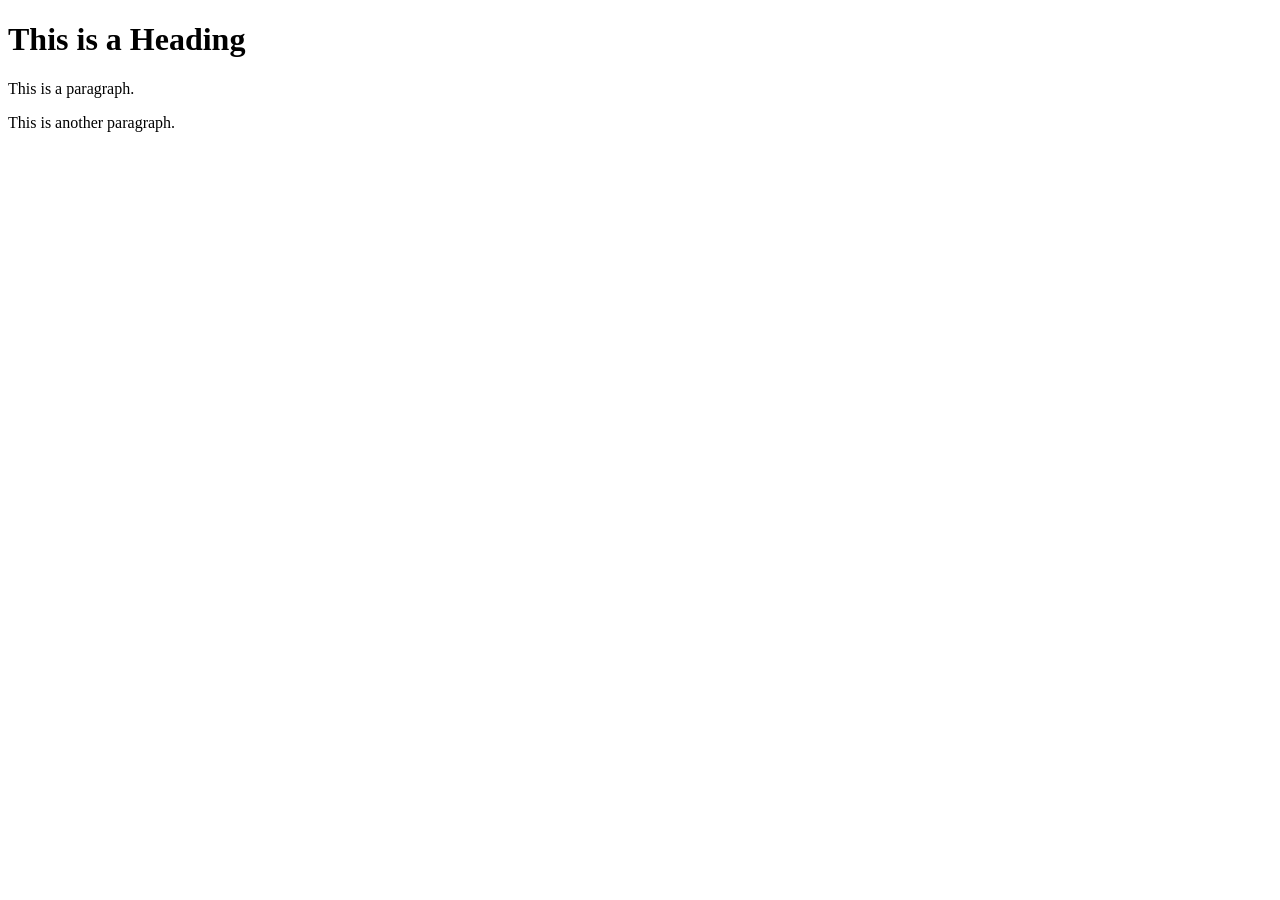
==== index.html @ 1d027e62 "Create index.html" ====
<!DOCTYPE html>
<html lang="en">
<meta charset="UTF-8">
<title>Vincent's Portfolio</title>
<meta name="viewport" content="width=device-width,initial-scale=1">


<body>

<div class="">
 <h1>This is a Heading</h1>
 <p>This is a paragraph.</p>
 <p>This is another paragraph.</p>
</div>

</body>
</html>
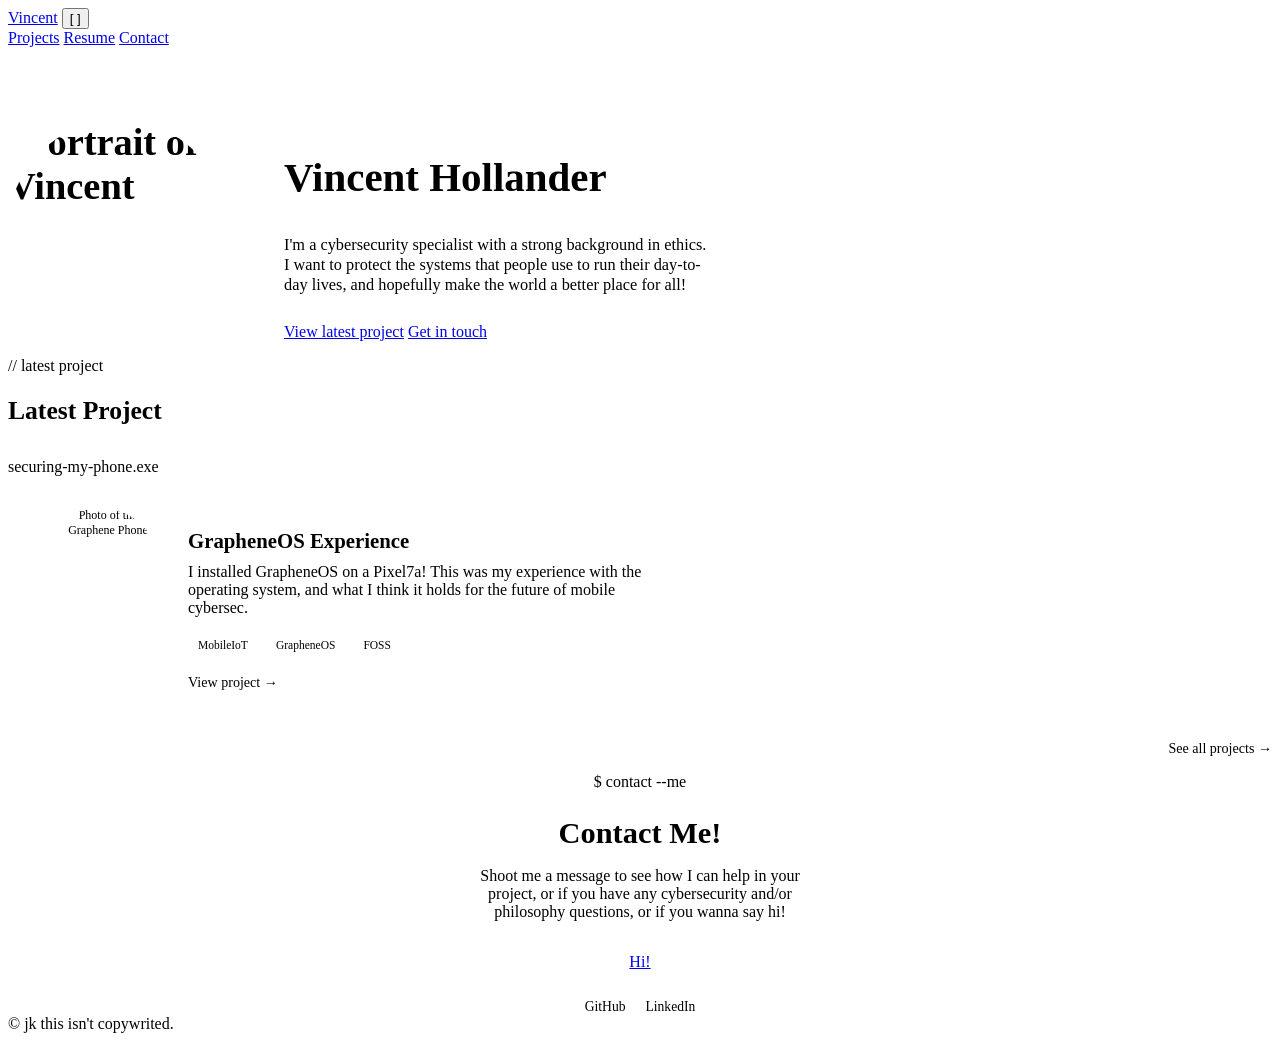
==== commit 057d8e08: "Update index.html" ====
--- a/index.html
+++ b/index.html
@@ -1,17 +1,226 @@
 <!DOCTYPE html>
 <html lang="en">
+<head>
 <meta charset="UTF-8">
-<title>Vincent's Portfolio</title>
-<meta name="viewport" content="width=device-width,initial-scale=1">
-
-
+<meta name="viewport" content="width=device-width, initial-scale=1.0">
+<title>Vincent Resume Website</title>
+<link rel="preconnect" href="https://fonts.googleapis.com">
+<link rel="preconnect" href="https://fonts.gstatic.com" crossorigin>
+<link href="https://fonts.googleapis.com/css2?family=JetBrains+Mono:wght@400;500;600;700&family=Inter:wght@400;500;600&display=swap" rel="stylesheet">
+<link rel="stylesheet" href="styles.css">
+<style>
+  /* ---------------- page-specific: Hero ---------------- */
+  .hero{
+    display:grid;
+    grid-template-columns: 220px 1fr;
+    gap: 56px;
+    align-items:center;
+    padding-top: 72px;
+  }
+    .avatar{
+    width: 220px; height: 220px;
+    border-radius: 50%;
+    object-fit: cover;
+    display:flex; align-items:center; justify-content:center;
+    font-family: var(--mono);
+    font-size: 2.4rem;
+    font-weight: 700;
+    color: var(--bg);
+    background: conic-gradient(from 220deg, var(--accent-violet), var(--accent-amber), var(--accent-teal), var(--accent-violet));
+    position: relative;
+  }
+  .avatar::after{
+    content:"";
+    position:absolute;
+    inset:6px;
+    border-radius:50%;
+    background: var(--bg-alt);
+  }
+
+  .hero-text h1{ font-size: clamp(1.8rem, 3.2vw, 2.6rem); font-weight: 600; }
+  .hero-text h1 .cursor{
+    display:inline-block;
+    width: 2px; height: 1em;
+    background: var(--accent-teal);
+    margin-left: 6px;
+    vertical-align: -0.15em;
+    animation: blink 1.1s steps(1) infinite;
+  }
+  @keyframes blink{ 50%{ opacity:0; } }
+  .hero-text p{ margin: 18px 0 28px; color: var(--text-dim); max-width: 52ch; font-size: 1.02rem; }
+
+  @media (max-width: 640px){
+    .hero{ grid-template-columns: 1fr; text-align:center; padding-top: 48px; }
+    .avatar{ margin: 0 auto; }
+    .hero-text p{ margin-left:auto; margin-right:auto; }
+    .btn-row{ justify-content:center; }
+  }
+
+  /* ---------------- page-specific: Latest project ---------------- */
+  .latest-project{ border-top: 1px solid var(--border); }
+  .latest-project > .wrap > h2{ font-size: 1.6rem; margin-bottom: 32px; }
+
+  .card-body{
+    display:grid;
+    grid-template-columns: 120px 1fr;
+    gap: 28px;
+    padding: 32px;
+    align-items: start;
+  }
+  .card-pic{
+    width: 120px; height: 120px;
+    border-radius: 50%;
+    object-fit: cover;
+    background: var(--bg-tab);
+    border: 1px dashed var(--border);
+    display:flex; align-items:center; justify-content:center;
+    font-family: var(--mono);
+    font-size: 0.75rem;
+    color: var(--text-dim);
+    text-align:center;
+  }
+  .card-body h3{ font-size: 1.3rem; margin-bottom: 10px; }
+  .card-body p{ color: var(--text-dim); margin: 0 0 18px; max-width: 60ch; }
+  .tags{ display:flex; gap:8px; flex-wrap:wrap; margin-bottom: 18px; }
+  .tags span{
+    font-family: var(--mono);
+    font-size: 0.72rem;
+    padding: 4px 10px;
+    border-radius: 999px;
+    border: 1px solid var(--border);
+    color: var(--accent-amber);
+  }
+  .card-link{ font-family: var(--mono); font-size: 0.88rem; text-decoration:none; color: var(--accent-teal); }
+  .card-link:hover{ text-decoration: underline; }
+
+  @media (max-width: 560px){
+    .card-body{ grid-template-columns: 1fr; text-align:center; }
+    .card-pic{ margin: 0 auto; }
+    .tags{ justify-content:center; }
+  }
+
+  /* ---------------- page-specific: Contact teaser ---------------- */
+  .contact-teaser{ border-top: 1px solid var(--border); text-align:center; }
+  .contact-teaser h2{ font-size: 1.9rem; margin-bottom: 16px; }
+  .contact-teaser p.lead{ color: var(--text-dim); max-width: 46ch; margin: 0 auto 32px; }
+  .contact-teaser .btn-row{ justify-content:center; margin-bottom: 28px; }
+
+  .socials{ display:flex; gap: 20px; justify-content:center; font-family: var(--mono); font-size: 0.85rem; }
+  .socials a{ text-decoration:none; color: var(--text-dim); }
+  .socials a:hover{ color: var(--accent-violet); }
+</style>
+</head>
 <body>
 
-<div class="">
- <h1>This is a Heading</h1>
- <p>This is a paragraph.</p>
- <p>This is another paragraph.</p>
-</div>
+  <!-- ===== Top bar ===== -->
+  <header class="topbar">
+    <div class="wrap topbar-inner">
+      <div class="dots" aria-hidden="true"><span></span><span></span><span></span></div>
+      <a class="logo" href="#home">Vincent</a>
+
+      <button class="menu-toggle" id="menuToggle" aria-label="Toggle navigation" aria-expanded="false">[ ]</button>
+
+      <nav class="tabs" id="navTabs">
+        <a href="projects.html" class="nav-link">Projects</a>
+        <a href="resume.html" class="nav-link">Resume</a>
+        <a href="contact.html" class="nav-link">Contact</a>
+      </nav>
+    </div>
+  </header>
+
+  <main>
+    <!-- ===== Hero ===== -->
+    <section id="home" class="hero wrap">
+	  <img class="avatar" src="VH-89b.jpg" alt="Portrait of Vincent">
+
+      <div class="hero-text">
+        <h1>Vincent Hollander<span class="cursor" aria-hidden="true"></span></h1>
+        <p>
+          I'm a cybersecurity specialist with a strong background in ethics. I want to protect the systems that people use to run their day-to-day lives, and hopefully make the world a better place for all!
+        </p>
+        <div class="btn-row">
+          <a class="btn primary" href="#projects">View latest project</a>
+          <a class="btn ghost" href="contact.html">Get in touch</a>
+        </div>
+      </div>
+    </section>
+
+    <!-- ===== Latest project ===== -->
+    <section id="projects" class="latest-project">
+      <div class="wrap">
+        <p class="eyebrow">// latest project</p>
+        <h2>Latest Project</h2>
+
+        <div class="terminal-card">
+          <div class="card-chrome">
+            <div class="dots" aria-hidden="true"><span></span><span></span><span></span></div>
+            securing-my-phone.exe
+          </div>
+          <div class="card-body">
+		  <img class="card-pic" src="grapheneOS.JPG" alt="Photo of the Graphene Phone">
+            <div>
+              <h3>GrapheneOS Experience</h3>
+              <p>
+                I installed GrapheneOS on a Pixel7a! This was my experience with the operating system, and what I think it holds for the future of mobile cybersec.
+              </p>
+              <div class="tags">
+                <span>MobileIoT</span>
+                <span>GrapheneOS</span>
+                <span>FOSS</span>
+              </div>
+              <a class="card-link" href="projects.html#latest">View project →</a>
+            </div>
+          </div>
+        </div>
+        <p style="text-align:right; margin-top:16px;">
+          <a class="card-link" href="projects.html">See all projects →</a>
+        </p>
+      </div>
+    </section>
+
+    <!-- ===== Contact teaser (full form lives on contact.html — no email shown here) ===== -->
+    <section id="contact" class="contact-teaser">
+      <div class="wrap">
+        <p class="eyebrow">$ contact --me</p>
+        <h2>Contact Me!</h2>
+        <p class="lead">
+          Shoot me a message to see how I can help in your project, or if you have any cybersecurity and/or philosophy questions, or if you wanna say hi!
+        </p>
+        <div class="btn-row">
+          <a class="btn primary" href="contact.html">Hi!</a>
+        </div>
+        <div class="socials">
+          <a href="https://www.github.com/KarmaThePlant">GitHub</a>
+          <a href="https://www.linkedin.com/in/vincent-hollander-4a5a73232/">LinkedIn</a>
+        </div>
+      </div>
+    </section>
+  </main>
+
+  <footer>
+    &copy; <span id="year"></span> jk this isn't copywrited.
+  </footer>
+
+  <script src="script.js"></script>
+  <script>
+    // Scroll-spy for the on-page Home anchor. Projects and Contact are now
+    // separate pages, so they aren't part of this observer.
+    const sections = ['home'].map(id => document.getElementById(id));
+    const linkFor = id => document.querySelector(`nav.tabs a[href="#${id}"]`);
+    const links = document.querySelectorAll('nav.tabs a.nav-link');
+
+    const observer = new IntersectionObserver((entries) => {
+      entries.forEach(entry => {
+        if(entry.isIntersecting){
+          links.forEach(l => l.classList.remove('active'));
+          const active = linkFor(entry.target.id);
+          if(active) active.classList.add('active');
+        }
+      });
+    }, { rootMargin: '-40% 0px -55% 0px' });
+
+    sections.forEach(s => s && observer.observe(s));
+  </script>
 
 </body>
-</html> 
+</html>
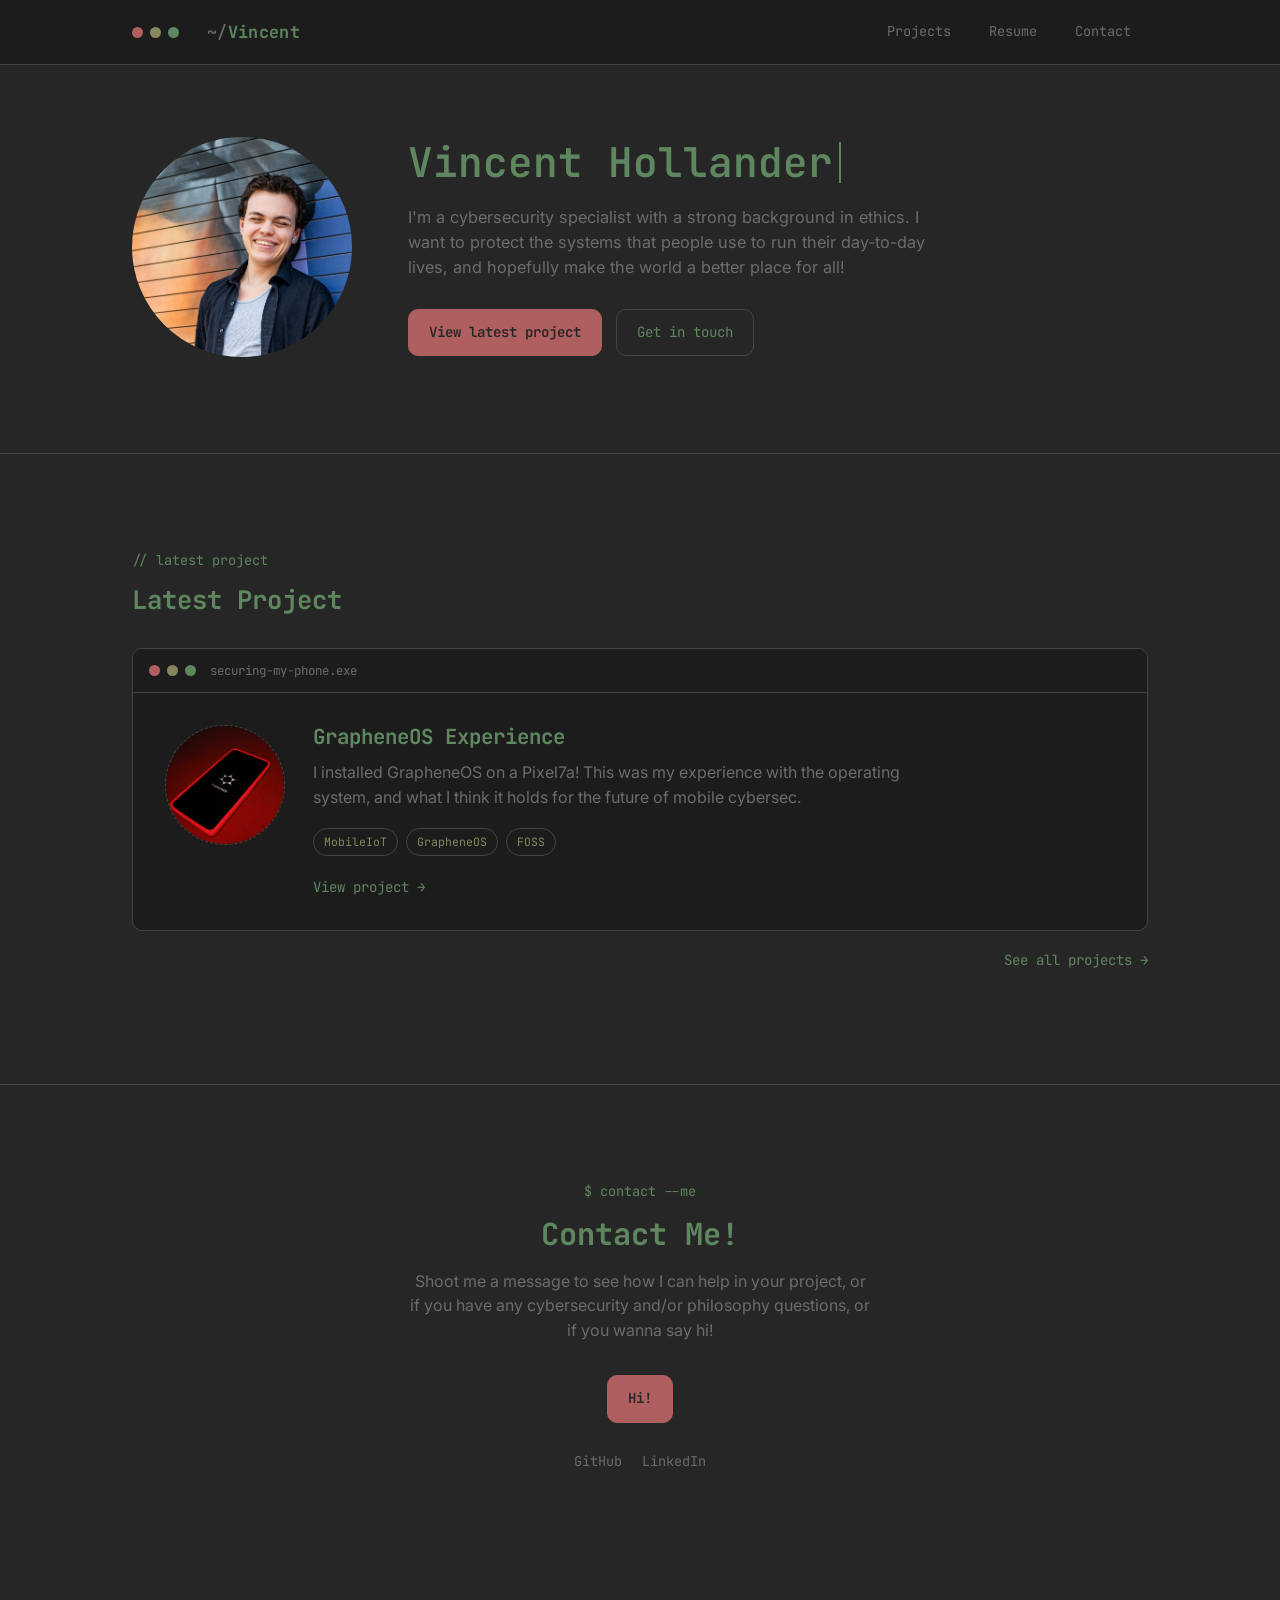
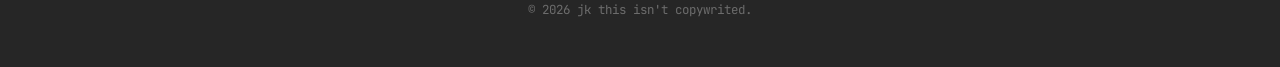
==== commit e693c548: "Update index.html" ====
--- a/index.html
+++ b/index.html
@@ -3,7 +3,7 @@
 <head>
 <meta charset="UTF-8">
 <meta name="viewport" content="width=device-width, initial-scale=1.0">
-<title>Vincent Resume Website</title>
+<title>Vincent Hollander</title>
 <link rel="preconnect" href="https://fonts.googleapis.com">
 <link rel="preconnect" href="https://fonts.gstatic.com" crossorigin>
 <link href="https://fonts.googleapis.com/css2?family=JetBrains+Mono:wght@400;500;600;700&family=Inter:wght@400;500;600&display=swap" rel="stylesheet">
--- a/styles.css
+++ b/styles.css
@@ -0,0 +1,253 @@
+  /* ============================================================
+   Shared design system — code editor / terminal aesthetic
+   Used by: index.html, contact.html (and any future page)
+   ============================================================ */
+
+:root{
+  /* ---- color tokens (syntax-highlight inspired) ---- */
+  --bg:            #262626;
+  --bg-alt:        #1c1c1c;
+  --bg-tab:        #1c1c1c;
+  --border:        #444444;
+  --text:          #5f875f;
+  --text-dim:      #6c6c6c;
+  --accent-violet: #af5f5f; /* keyword */
+  --accent-amber:  #87875f; /* string */
+  --accent-teal:   #5f875f; /* function */
+
+  --mono: 'JetBrains Mono', ui-monospace, SFMono-Regular, Menlo, monospace;
+  --sans: 'Inter', system-ui, -apple-system, sans-serif;
+
+  --radius: 10px;
+  --content-w: 1080px;
+}
+
+*{ box-sizing: border-box; }
+html{ scroll-behavior: smooth; }
+@media (prefers-reduced-motion: reduce){
+  html{ scroll-behavior: auto; }
+  *{ animation-duration: 0.001ms !important; animation-iteration-count: 1 !important; transition-duration: 0.001ms !important; }
+}
+
+body{
+  margin:0;
+  background: var(--bg);
+  color: var(--text);
+  font-family: var(--sans);
+  line-height: 1.55;
+  -webkit-font-smoothing: antialiased;
+}
+
+a{ color: inherit; }
+
+.wrap{
+  max-width: var(--content-w);
+  margin: 0 auto;
+  padding-left: 32px;
+  padding-right: 32px;
+}
+
+/* ---------------- Top bar : editor tab strip ---------------- */
+.topbar{
+  position: sticky;
+  top: 0;
+  z-index: 50;
+  background: var(--bg-tab);
+  border-bottom: 1px solid var(--border);
+}
+.topbar-inner{
+  display:flex;
+  align-items:center;
+  justify-content: space-between;
+  height: 64px;
+  gap: 24px;
+}
+.dots{
+  display:flex;
+  gap:7px;
+  flex: 0 0 auto;
+}
+.dots span{
+  width:11px; height:11px; border-radius:50%;
+  display:inline-block;
+}
+.dots span:nth-child(1){ background: var(--accent-violet); }
+.dots span:nth-child(2){ background: var(--accent-amber); }
+.dots span:nth-child(3){ background: var(--accent-teal); }
+
+.logo{
+  font-family: var(--mono);
+  font-weight: 700;
+  font-size: 1.05rem;
+  letter-spacing: 0.02em;
+  white-space: nowrap;
+  margin-right: auto;
+  padding-left: 4px;
+  text-decoration:none;
+  color: inherit;
+}
+.logo::before{ content: "~/"; color: var(--text-dim); font-weight: 500; }
+
+nav.tabs{
+  display:flex;
+  gap: 4px;
+}
+nav.tabs a{
+  font-family: var(--mono);
+  font-size: 0.85rem;
+  text-decoration:none;
+  color: var(--text-dim);
+  padding: 10px 16px;
+  border-radius: var(--radius) var(--radius) 0 0;
+  border: 1px solid transparent;
+  transition: color .15s ease, background .15s ease, border-color .15s ease;
+}
+nav.tabs a:hover{
+  color: var(--text);
+  background: var(--bg-alt);
+}
+nav.tabs a.active{
+  color: var(--text);
+  background: var(--bg);
+  border-color: var(--border);
+  border-bottom-color: var(--bg);
+}
+nav.tabs a:focus-visible,
+a:focus-visible,
+button:focus-visible,
+input:focus-visible,
+textarea:focus-visible{
+  outline: 2px solid var(--accent-teal);
+  outline-offset: 2px;
+}
+
+.menu-toggle{
+  display:none;
+  background:none;
+  border:1px solid var(--border);
+  border-radius: 6px;
+  color: var(--text);
+  width: 40px; height: 40px;
+  font-family: var(--mono);
+  cursor:pointer;
+}
+
+@media (max-width: 720px){
+  nav.tabs{
+    display:none;
+    position:absolute;
+    top: 64px; left:0; right:0;
+    flex-direction:column;
+    background: var(--bg-tab);
+    border-bottom: 1px solid var(--border);
+    padding: 8px 32px 16px;
+    gap: 2px;
+  }
+  nav.tabs.open{ display:flex; }
+  nav.tabs a{ border-radius: 6px; padding: 12px 14px; }
+  .menu-toggle{ display:block; }
+}
+
+/* ---------------- shared section / type styling ---------------- */
+section{ padding: 96px 0; }
+.eyebrow{
+  font-family: var(--mono);
+  font-size: 0.85rem;
+  color: var(--accent-teal);
+  margin: 0 0 14px;
+}
+h1,h2,h3{ font-family: var(--mono); margin: 0; line-height:1.2; }
+
+/* ---------------- buttons ---------------- */
+.btn-row{ display:flex; gap:14px; flex-wrap:wrap; }
+.btn{
+  font-family: var(--mono);
+  font-size: 0.88rem;
+  text-decoration:none;
+  padding: 12px 20px;
+  border-radius: var(--radius);
+  border: 1px solid var(--border);
+  background:none;
+  color: var(--text);
+  cursor:pointer;
+  transition: transform .15s ease, border-color .15s ease, background .15s ease;
+}
+.btn.primary{
+  background: var(--accent-violet);
+  color: var(--bg);
+  border-color: var(--accent-violet);
+  font-weight: 600;
+}
+.btn.primary:hover{ transform: translateY(-1px); }
+.btn.ghost:hover{ border-color: var(--accent-teal); color: var(--accent-teal); }
+
+/* ---------------- terminal / editor-window card chrome ---------------- */
+/* Reused for the project card and the contact form — the site's signature motif */
+.terminal-card{
+  background: var(--bg-alt);
+  border: 1px solid var(--border);
+  border-radius: var(--radius);
+  overflow:hidden;
+}
+.terminal-card .card-chrome{
+  display:flex;
+  align-items:center;
+  gap:8px;
+  padding: 12px 16px;
+  background: var(--bg-tab);
+  border-bottom: 1px solid var(--border);
+  font-family: var(--mono);
+  font-size: 0.78rem;
+  color: var(--text-dim);
+}
+.terminal-card .card-chrome .dots{ margin-right: 6px; }
+
+/* ---------------- form fields (contact form, and any future forms) ---------------- */
+.field{ margin-bottom: 22px; }
+.field label{
+  display:block;
+  font-family: var(--mono);
+  font-size: 0.8rem;
+  color: var(--text-dim);
+  margin-bottom: 8px;
+}
+.field-input{
+  display:flex;
+  align-items:flex-start;
+  gap: 10px;
+  background: var(--bg-tab);
+  border: 1px solid var(--border);
+  border-radius: 8px;
+  padding: 12px 14px;
+  transition: border-color .15s ease;
+}
+.field-input:focus-within{ border-color: var(--accent-teal); }
+.field-input .prefix{
+  font-family: var(--mono);
+  color: var(--accent-teal);
+  line-height: 1.5;
+  user-select: none;
+}
+.field-input input,
+.field-input textarea{
+  flex: 1;
+  background: none;
+  border: none;
+  outline: none;
+  color: var(--text);
+  font-family: var(--sans);
+  font-size: 0.95rem;
+  line-height: 1.5;
+  resize: vertical;
+}
+.field-input input::placeholder,
+.field-input textarea::placeholder{ color: #55536420; color: #4b4959; }
+
+/* ---------------- footer ---------------- */
+footer{
+  padding: 32px 0 48px;
+  text-align:center;
+  font-family: var(--mono);
+  font-size: 0.78rem;
+  color: var(--text-dim);
+}
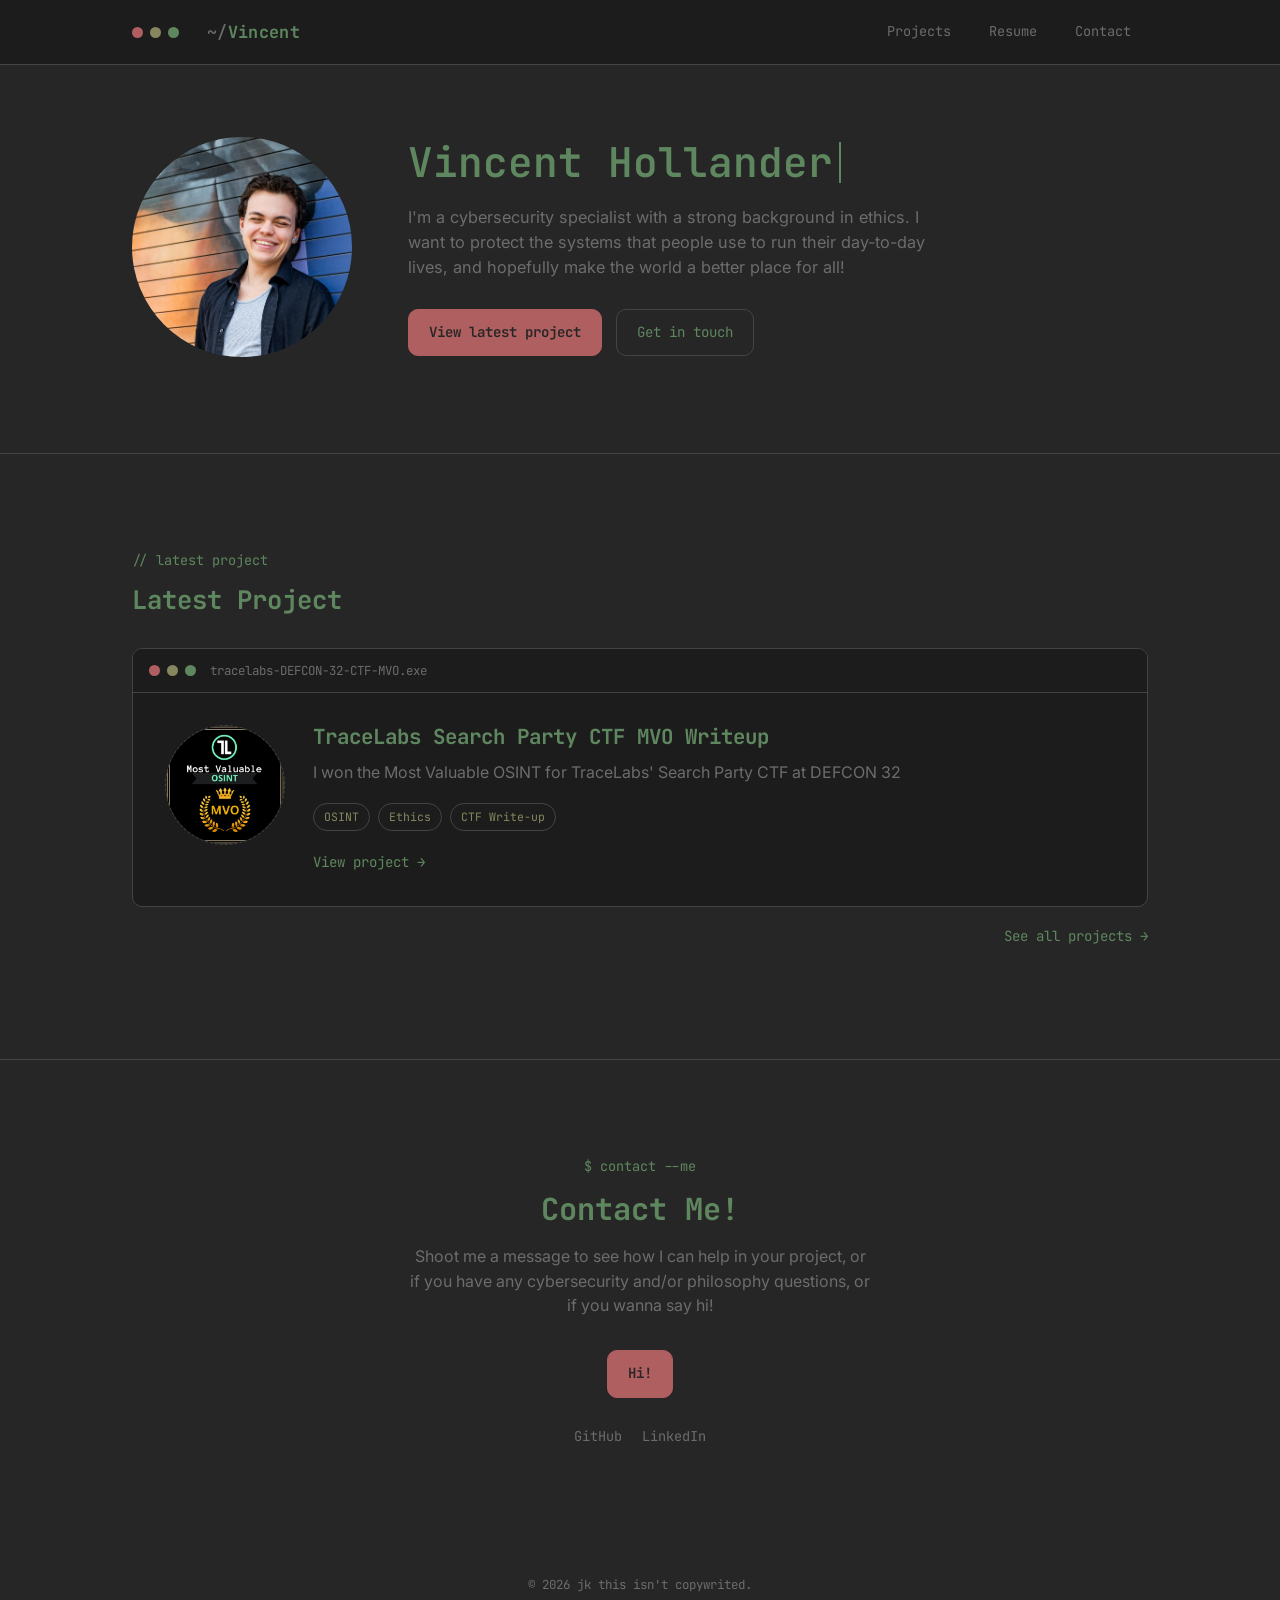
==== commit d3fd502b: "Update index.html" ====
--- a/index.html
+++ b/index.html
@@ -154,19 +154,19 @@
         <div class="terminal-card">
           <div class="card-chrome">
             <div class="dots" aria-hidden="true"><span></span><span></span><span></span></div>
-            securing-my-phone.exe
+            tracelabs-DEFCON-32-CTF-MVO.exe
           </div>
           <div class="card-body">
-		  <img class="card-pic" src="grapheneOS.JPG" alt="Photo of the Graphene Phone">
+		  <img class="card-pic" src="MVO-Badge.png" alt="The MVO Badge">
             <div>
-              <h3>GrapheneOS Experience</h3>
+              <h3>TraceLabs Search Party CTF MVO Writeup</h3>
               <p>
-                I installed GrapheneOS on a Pixel7a! This was my experience with the operating system, and what I think it holds for the future of mobile cybersec.
+               I won the Most Valuable OSINT for TraceLabs' Search Party CTF at DEFCON 32
               </p>
               <div class="tags">
-                <span>MobileIoT</span>
-                <span>GrapheneOS</span>
-                <span>FOSS</span>
+                <span>OSINT</span>
+                <span>Ethics</span>
+                <span>CTF Write-up</span>
               </div>
               <a class="card-link" href="projects.html#latest">View project →</a>
             </div>
